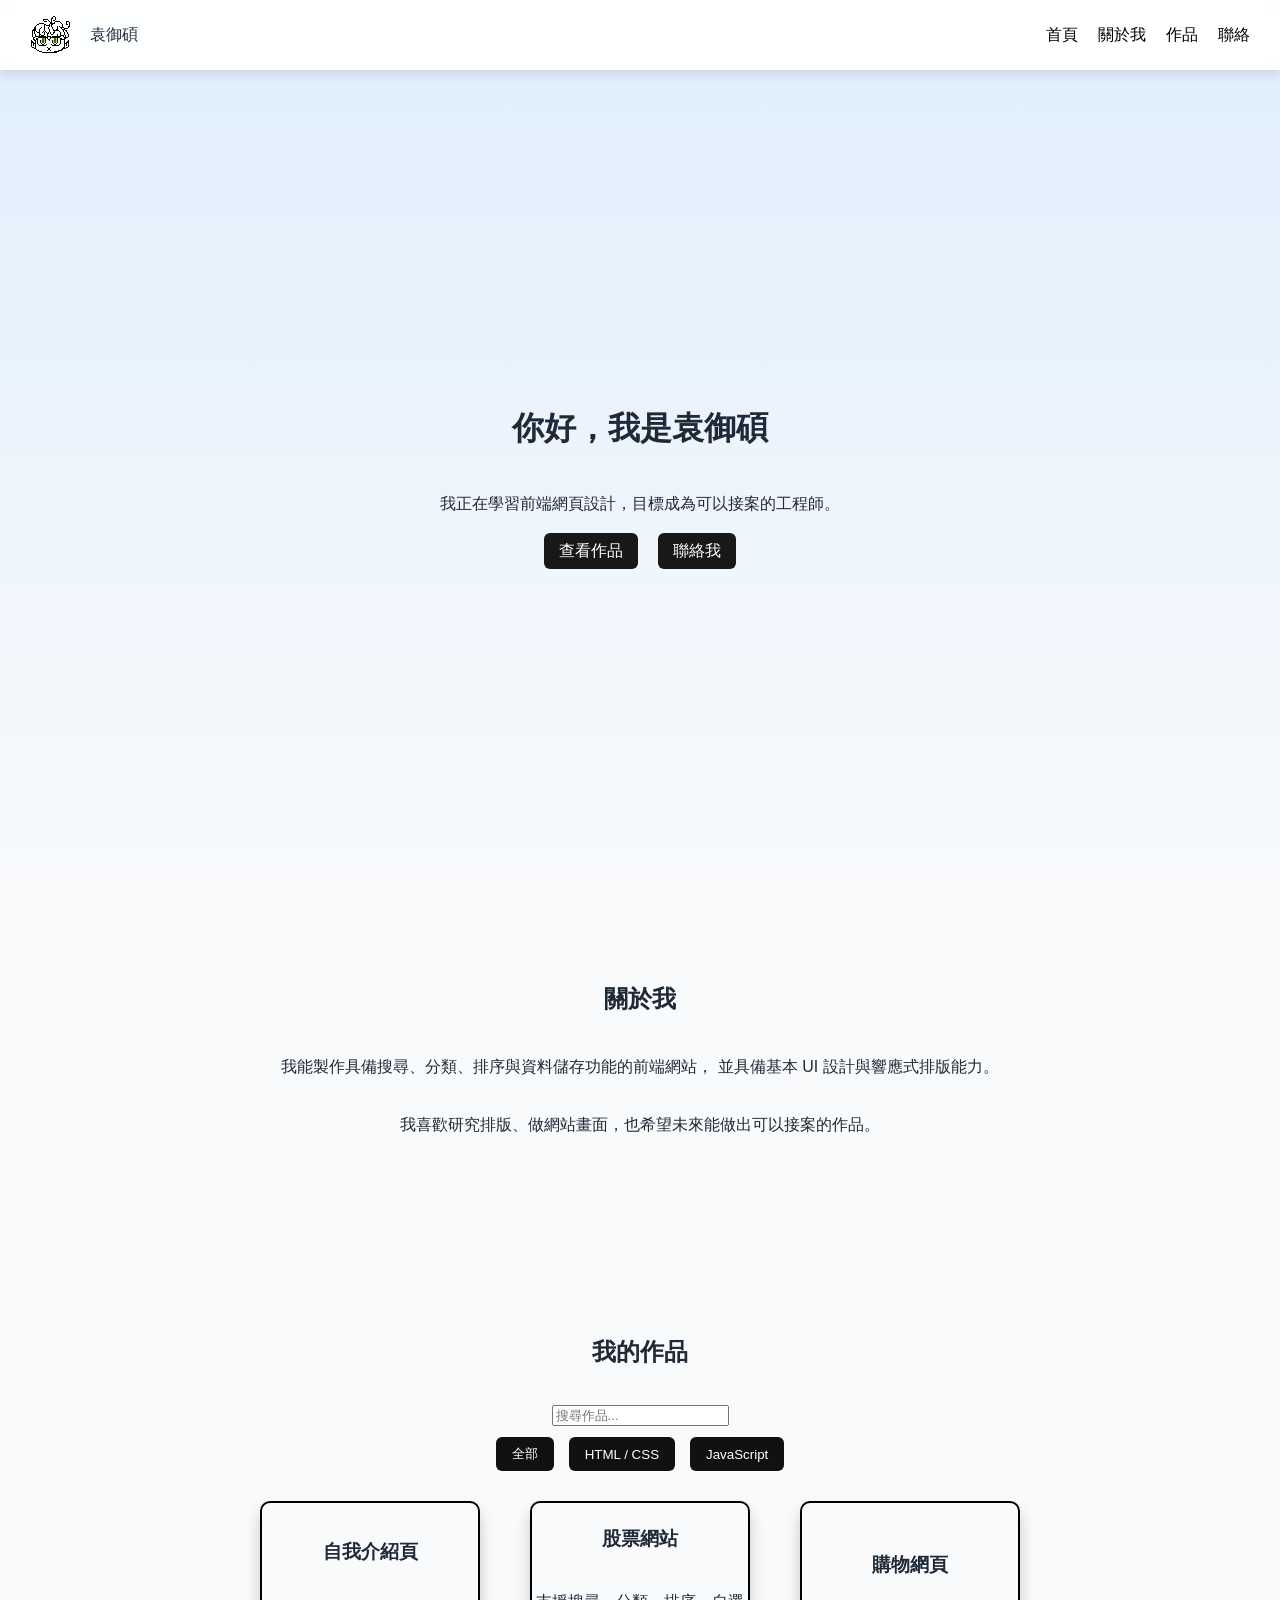
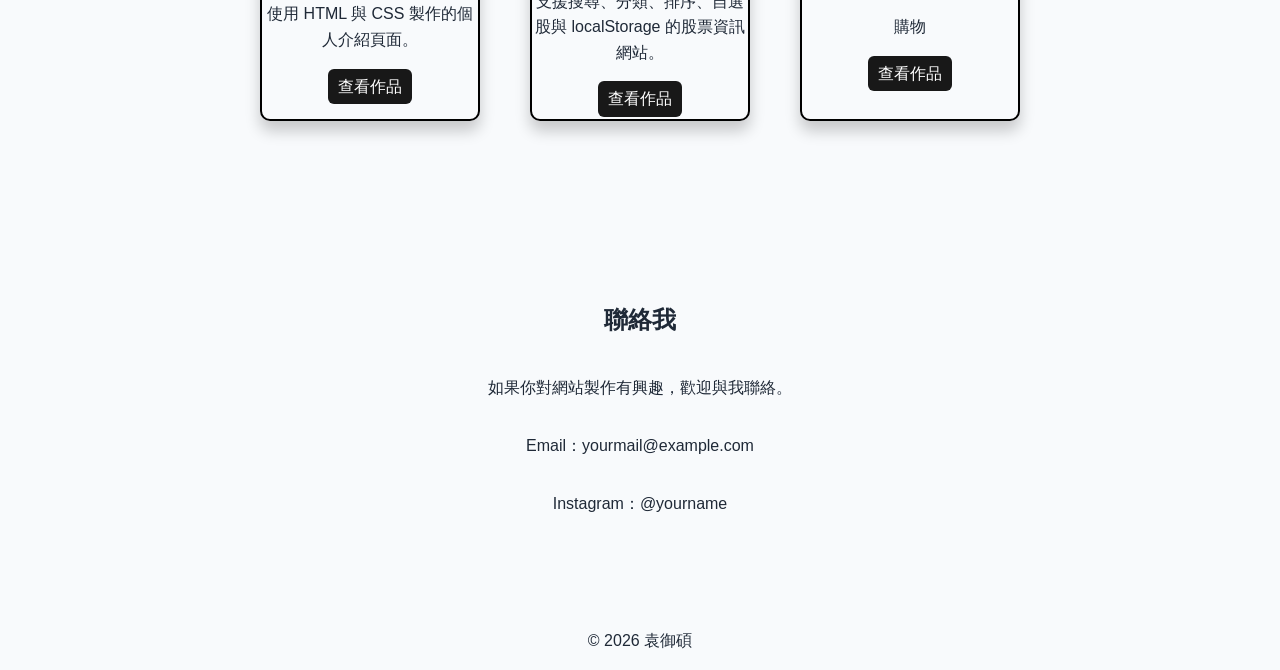
==== 個人首頁/index.html @ f074e07b "第一次上傳 portfolio-site" ====
<!DOCTYPE html>
<html lang="zh-Hant-TW">

<head>
    <meta charset="UTF-8">
    <meta name="viewport" content="width=device-width,initial-scale=1.0">
    <title>袁御碩 | 作品集</title>
    <link rel="stylesheet" href="me.css">
</head>

<body>
    <nav class="navbar">
        <div class="logo">
            <img src="img/su.png" alt="logo">
            <p>袁御碩</p>
        </div>
        <div class="nav-links">
            <a href="#home">首頁</a>
            <a href="#about">關於我</a>
            <a href="#projects">作品</a>
            <a href="#contact">聯絡</a>
        </div>
    </nav>

    <header class="hero" id="home">
        <h1>你好，我是袁御碩</h1>
        <p>我正在學習前端網頁設計，目標成為可以接案的工程師。</p>
        <div class="hero-buttons">
            <a href="#projects" class="btn">查看作品</a>
            <a href="#contact" class="btn btn-light">聯絡我</a>
        </div>
    </header>

    <section class="about" id="about">
        <h2>關於我</h2>
        <p>我能製作具備搜尋、分類、排序與資料儲存功能的前端網站，
            並具備基本 UI 設計與響應式排版能力。</p>
        <p>我喜歡研究排版、做網站畫面，也希望未來能做出可以接案的作品。</p>
    </section>

    <section class="projects" id="projects">
        <h2>我的作品</h2>
        <label><input type="text" class="search-input" placeholder="搜尋作品..."></label>
        <div class="filter-buttons">
            <button class="filter-all filter-btn" data-type="all">全部</button>
            <button class="filter-html filter-btn" data-type="html">HTML / CSS</button>
            <button class="filter-js filter-btn" data-type="javascript">JavaScript</button>
        </div>
        <div class="card-list"></div>

    </section>


    <section class="contact" id="contact">
        <h2>聯絡我</h2>
        <p>如果你對網站製作有興趣，歡迎與我聯絡。</p>
        <p>Email：yourmail@example.com</p>
        <p>Instagram：@yourname</p>
    </section>

    <footer class="footer">
        <p>© 2026 袁御碩</p>
    </footer>

    <script src="me.js"></script>
</body>

</html>
---- 個人首頁/me.css ----
* {
    box-sizing: border-box;
}

body {
    margin: 0;
    font-family: Arial, Helvetica, sans-serif;
    background-color: #f8fafc;
    color: #1f2937;
    line-height: 1.6;
    text-align: center;
}

.navbar {
    display: flex;
    justify-content: space-between;
    align-items: center;
    padding: 10px 30px;
    background-color: rgba(255, 255, 255, 0.85);
    box-shadow: 0 5px 10px rgba(0, 0, 0, 0.1);
    position: sticky;
    top: 0;
    backdrop-filter: blur(8px);
    height: 70px;
}

.logo {

    display: flex;
    justify-content: center;
    align-items: center;
    gap: 20px;
}

.nav-links {
    display: flex;
    justify-content: center;
    align-items: center;
    gap: 20px;
}

.nav-links a {
    text-decoration: none;
    color: black;
}

.nav-links a:hover {
    color: #ff0000;
}

.hero {
    display: flex;
    flex-direction: column;
    justify-content: center;
    align-items: center;
    height: 90vh;
    background: linear-gradient(#e1effc, #f8fafc);
}

.hero-buttons {
    display: flex;
    justify-content: center;
    align-items: center;
    gap: 20px;
}

.hero-buttons a {
    text-decoration: none;
    color: white;
    background: rgb(24, 24, 24);
    padding: 5px 15px;
    border-radius: 6px;
}

.hero-buttons a:hover {
    color: #ff0000;
}

.about {
    display: flex;
    justify-content: center;
    align-items: center;
    flex-direction: column;
    padding: 80px 20px;
}

.projects {
    display: flex;
    justify-content: center;
    align-items: center;
    flex-direction: column;
    padding: 80px 20px;
}

.card-list {
    display: grid;
    grid-template-columns: repeat(3, 1fr);
    gap: 50px;
}

.card {
    display: flex;
    flex-direction: column;
    justify-content: center;
    align-items: center;
    width: 220px;
    height: 220px;
    border: 2px solid black;
    border-radius: 10px;
    box-shadow: 0 10px 15px rgba(0, 0, 0, 0.2);
    transition: 0.3s;
}

.card:hover {
    transform: translateY(-10px) scale(1.05);
    box-shadow: 0 15px 20px rgba(0, 0, 0, 0.3);
}

.card a {
    text-decoration: none;
    color: white;
    background: rgb(24, 24, 24);
    border-radius: 6px;
    padding: 5px 10px;
}

.card a:hover {
    color: #ff0000;
}

.contact{
    display: flex;
    flex-direction: column;
    justify-content: center;
    align-items: center;
    padding: 80px 20px;
}
.filter-buttons {
    display: flex;
    justify-content: center;
    gap: 15px;
    margin-bottom: 30px;
}

.filter-btn {
    padding: 8px 16px;
    border: none;
    border-radius: 6px;
    background-color: #111;
    color: white;
    cursor: pointer;
}

.filter-btn:hover {
    background-color: #333;
}
.filter-btn.active {
    background-color: #ff0000;
    color: white;
}
label{
    margin: 10px;
}
@media (max-width: 768px){
    .card-list{
        grid-template-columns: 1fr;
    }

    .navbar{
        flex-direction: column;
        height: auto;
        padding: 15px;
    }

    .nav-links{
        flex-wrap: wrap;
    }
}
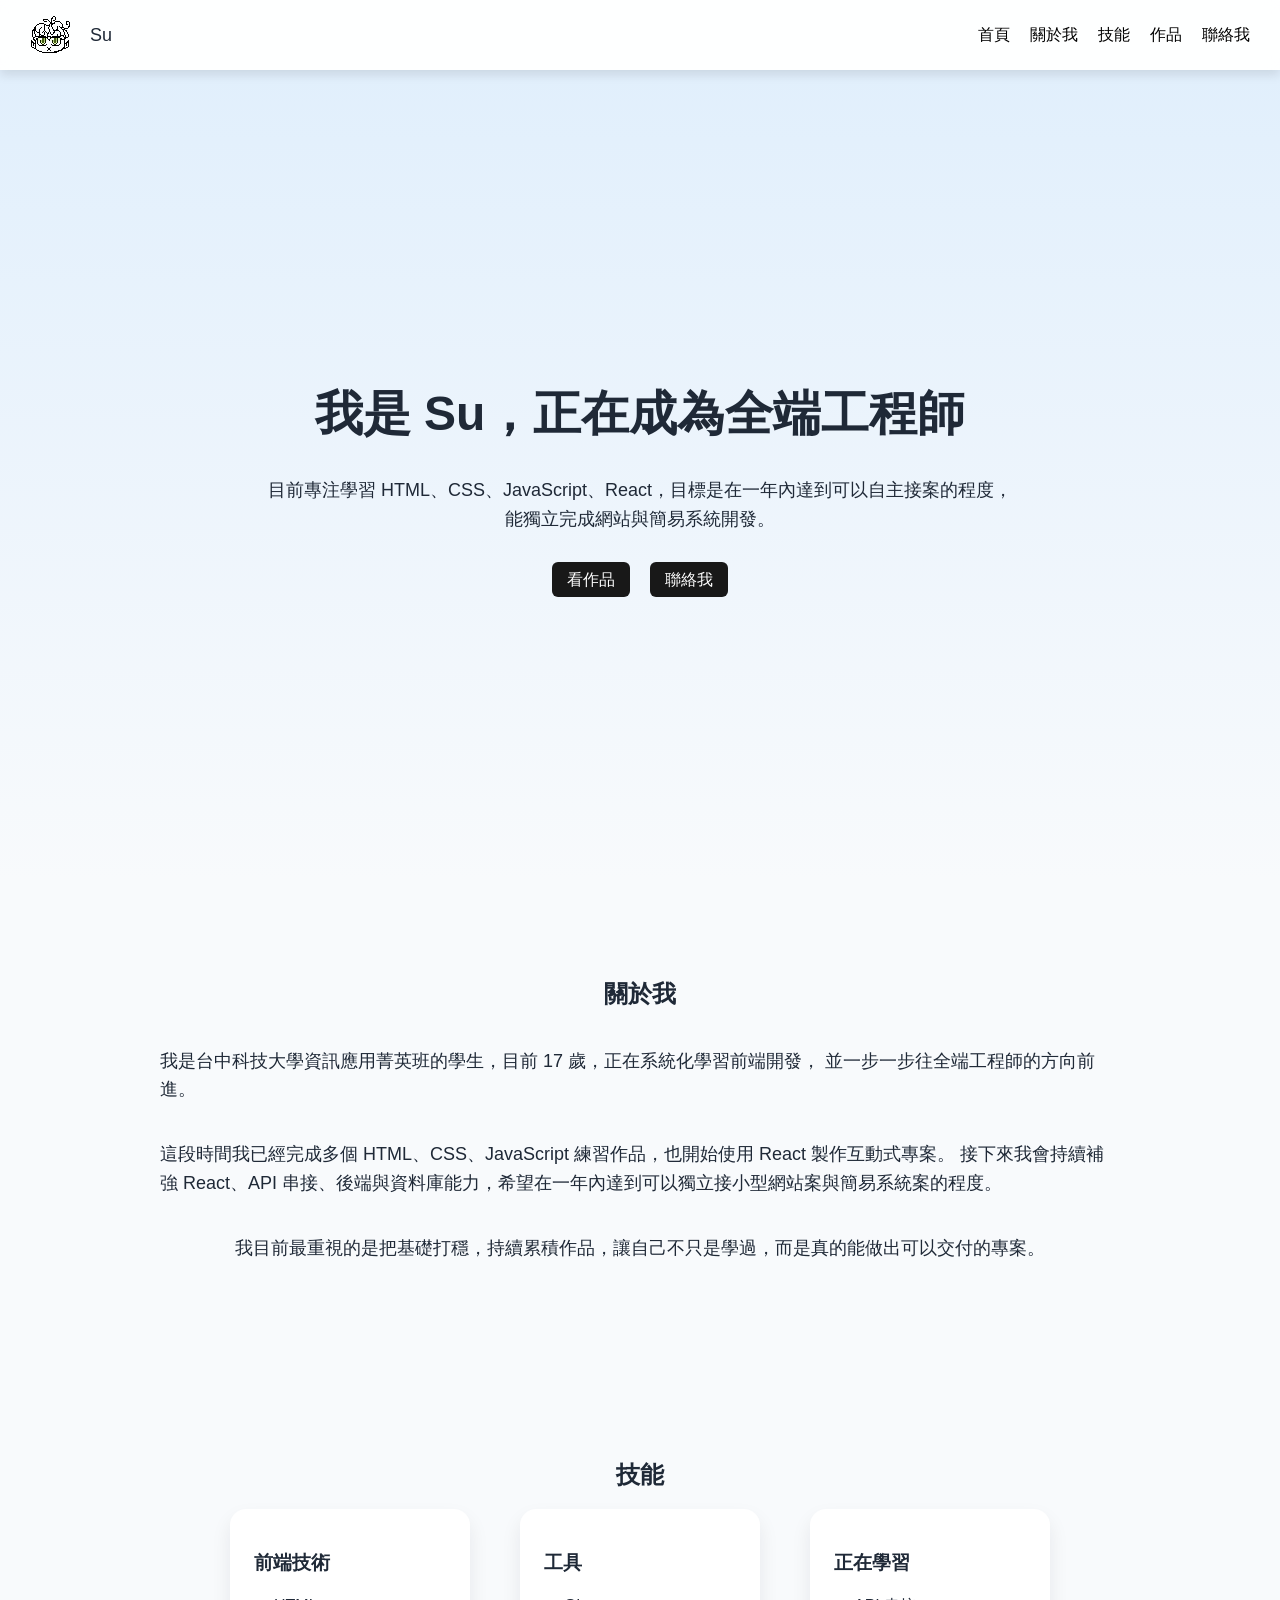
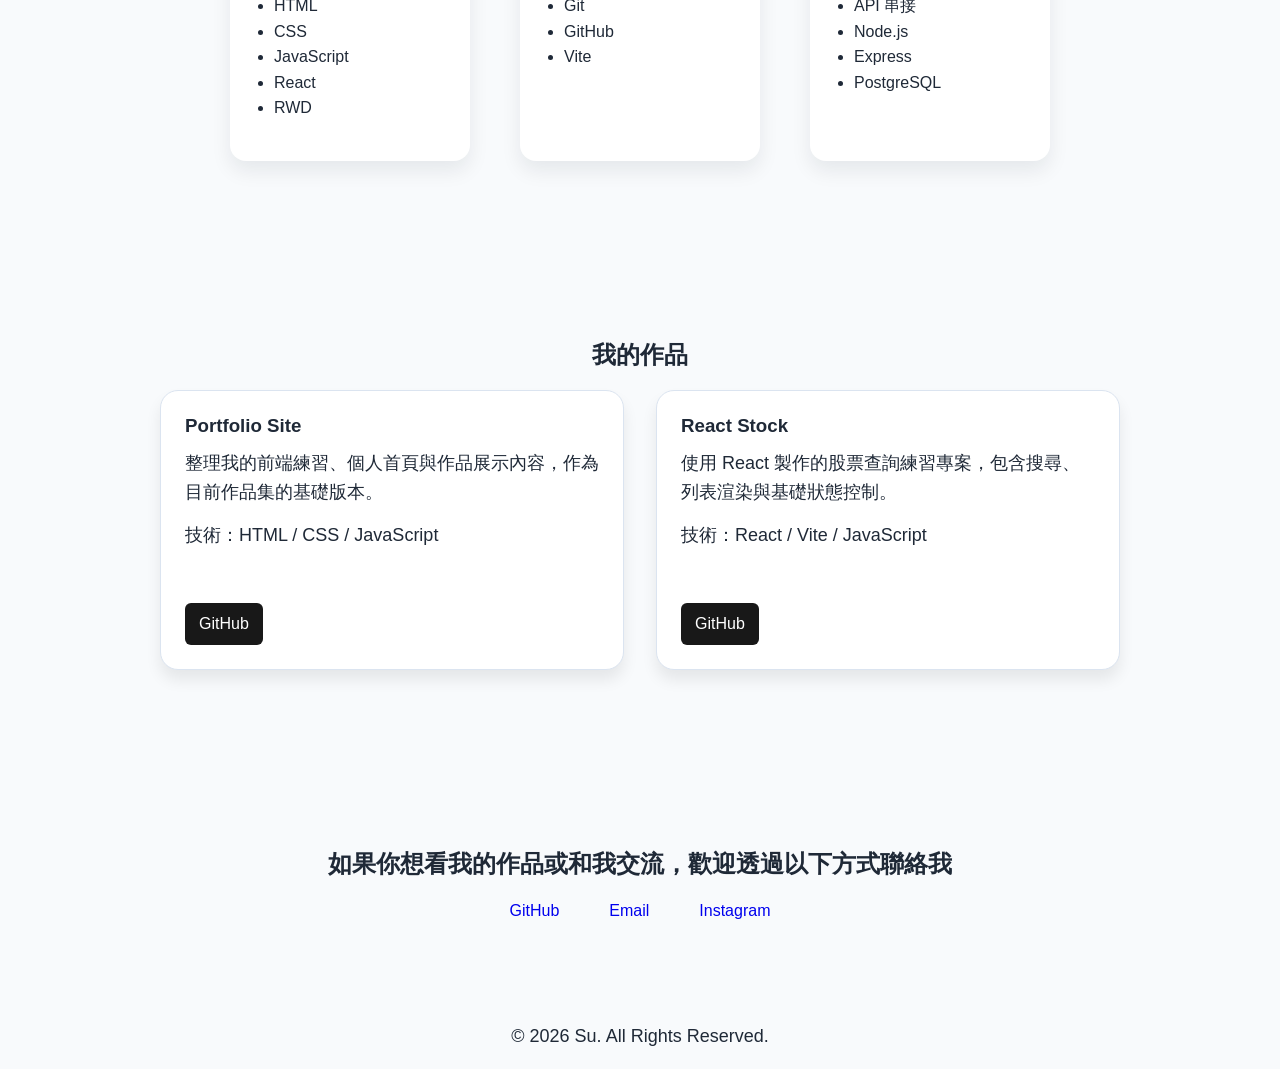
==== commit 5cbea469: "完成作品集首頁第一版" ====
--- a/個人首頁/index.html
+++ b/個人首頁/index.html
@@ -2,67 +2,120 @@
 <html lang="zh-Hant-TW">
 
 <head>
-    <meta charset="UTF-8">
-    <meta name="viewport" content="width=device-width,initial-scale=1.0">
-    <title>袁御碩 | 作品集</title>
-    <link rel="stylesheet" href="me.css">
+    <meta charset="UTF-8" />
+    <meta name="viewport" content="width=device-width, initial-scale=1.0" />
+    <title>Su | 個人作品集</title>
+    <link rel="stylesheet" href="me.css" />
 </head>
 
 <body>
     <nav class="navbar">
         <div class="logo">
-            <img src="img/su.png" alt="logo">
-            <p>袁御碩</p>
+            <img src="img/su.png" alt="Su logo">
+            <p>Su</p>
         </div>
         <div class="nav-links">
             <a href="#home">首頁</a>
             <a href="#about">關於我</a>
+            <a href="#skills">技能</a>
             <a href="#projects">作品</a>
-            <a href="#contact">聯絡</a>
+            <a href="#contact">聯絡我</a>
         </div>
     </nav>
 
     <header class="hero" id="home">
-        <h1>你好，我是袁御碩</h1>
-        <p>我正在學習前端網頁設計，目標成為可以接案的工程師。</p>
+        <h1>我是 Su，正在成為全端工程師</h1>
+        <p>
+            目前專注學習 HTML、CSS、JavaScript、React，目標是在一年內達到可以自主接案的程度，
+            能獨立完成網站與簡易系統開發。
+        </p>
         <div class="hero-buttons">
-            <a href="#projects" class="btn">查看作品</a>
+            <a href="#projects" class="btn">看作品</a>
             <a href="#contact" class="btn btn-light">聯絡我</a>
         </div>
     </header>
 
     <section class="about" id="about">
         <h2>關於我</h2>
-        <p>我能製作具備搜尋、分類、排序與資料儲存功能的前端網站，
-            並具備基本 UI 設計與響應式排版能力。</p>
-        <p>我喜歡研究排版、做網站畫面，也希望未來能做出可以接案的作品。</p>
+        <p>
+            我是台中科技大學資訊應用菁英班的學生，目前 17 歲，正在系統化學習前端開發，
+            並一步一步往全端工程師的方向前進。
+        </p>
+        <p>
+            這段時間我已經完成多個 HTML、CSS、JavaScript 練習作品，也開始使用 React 製作互動式專案。
+            接下來我會持續補強 React、API 串接、後端與資料庫能力，希望在一年內達到可以獨立接小型網站案與簡易系統案的程度。
+        </p>
+        <p>
+            我目前最重視的是把基礎打穩，持續累積作品，讓自己不只是學過，而是真的能做出可以交付的專案。
+        </p>
+    </section>
+
+    <section class="Skills" id="skills">
+        <h2>技能</h2>
+        <div class="Skills-list">
+            <div class="Skills-card">
+                <h3>前端技術</h3>
+                <ul>
+                    <li>HTML</li>
+                    <li>CSS</li>
+                    <li>JavaScript</li>
+                    <li>React</li>
+                    <li>RWD</li>
+                </ul>
+            </div>
+            <div class="Skills-card">
+                <h3>工具</h3>
+                <ul>
+                    <li>Git</li>
+                    <li>GitHub</li>
+                    <li>Vite</li>
+                </ul>
+            </div>
+            <div class="Skills-card">
+                <h3>正在學習</h3>
+                <ul>
+                    <li>API 串接</li>
+                    <li>Node.js</li>
+                    <li>Express</li>
+                    <li>PostgreSQL</li>
+                </ul>
+            </div>
+        </div>
     </section>
 
     <section class="projects" id="projects">
         <h2>我的作品</h2>
-        <label><input type="text" class="search-input" placeholder="搜尋作品..."></label>
-        <div class="filter-buttons">
-            <button class="filter-all filter-btn" data-type="all">全部</button>
-            <button class="filter-html filter-btn" data-type="html">HTML / CSS</button>
-            <button class="filter-js filter-btn" data-type="javascript">JavaScript</button>
+        <div class="card-list">
+            <article class="card">
+                <h3>Portfolio Site</h3>
+                <p>整理我的前端練習、個人首頁與作品展示內容，作為目前作品集的基礎版本。</p>
+                <p>技術：HTML / CSS / JavaScript</p>
+                <a href="https://github.com/su0119w/portfolio-site" target="_blank" rel="noreferrer">GitHub</a>
+            </article>
+
+            <article class="card">
+                <h3>React Stock</h3>
+                <p>使用 React 製作的股票查詢練習專案，包含搜尋、列表渲染與基礎狀態控制。</p>
+                <p>技術：React / Vite / JavaScript</p>
+                <a href="https://github.com/su0119w/react-stock" target="_blank" rel="noreferrer">GitHub</a>
+            </article>
         </div>
-        <div class="card-list"></div>
-
     </section>
 
-
     <section class="contact" id="contact">
-        <h2>聯絡我</h2>
-        <p>如果你對網站製作有興趣，歡迎與我聯絡。</p>
-        <p>Email：yourmail@example.com</p>
-        <p>Instagram：@yourname</p>
+        <h2>如果你想看我的作品或和我交流，歡迎透過以下方式聯絡我</h2>
+        <div class="contact-a">
+            <a href="https://github.com/su0119w" target="_blank" rel="noreferrer">GitHub</a>
+            <a href="mailto:yuanshuo.web@gmail.com">Email</a>
+            <a href="https://www.instagram.com/" target="_blank" rel="noreferrer">Instagram</a>
+        </div>
     </section>
 
     <footer class="footer">
-        <p>© 2026 袁御碩</p>
+        <p>© 2026 Su. All Rights Reserved.</p>
     </footer>
 
     <script src="me.js"></script>
 </body>
 
-</html>+</html>
--- a/個人首頁/me.css
+++ b/個人首頁/me.css
@@ -8,7 +8,49 @@
     background-color: #f8fafc;
     color: #1f2937;
     line-height: 1.6;
-    text-align: center;
+}
+
+section {
+    max-width: 1000px;
+    margin: auto;
+}
+
+p {
+    font-size: 18px;
+}
+
+h1,
+h2,
+h3 {
+    line-height: 1.2;
+}
+
+.Skills {
+    display: flex;
+    flex-direction: column;
+    justify-content: center;
+    align-items: center;
+    padding: 80px 20px;
+}
+
+.Skills-list {
+    display: flex;
+    justify-content: center;
+    flex-wrap: wrap;
+    gap: 50px;
+}
+
+.Skills-card {
+    width: 240px;
+    min-height: 220px;
+    padding: 24px;
+    border-radius: 16px;
+    background-color: #ffffff;
+    box-shadow: 0 10px 20px rgba(15, 23, 42, 0.08);
+}
+
+.Skills-card ul {
+    padding-left: 20px;
 }
 
 .navbar {
@@ -53,8 +95,21 @@
     flex-direction: column;
     justify-content: center;
     align-items: center;
+    text-align: center;
     height: 90vh;
     background: linear-gradient(#e1effc, #f8fafc);
+    padding: 0 20px;
+}
+
+.hero h1 {
+    max-width: 720px;
+    margin-bottom: 16px;
+    font-size: 48px;
+}
+
+.hero p {
+    max-width: 760px;
+    margin-bottom: 28px;
 }
 
 .hero-buttons {
@@ -94,26 +149,37 @@
 
 .card-list {
     display: grid;
-    grid-template-columns: repeat(3, 1fr);
-    gap: 50px;
+    grid-template-columns: repeat(auto-fit, minmax(280px, 1fr));
+    gap: 32px;
+    width: 100%;
 }
 
 .card {
     display: flex;
     flex-direction: column;
-    justify-content: center;
-    align-items: center;
-    width: 220px;
-    height: 220px;
-    border: 2px solid black;
-    border-radius: 10px;
-    box-shadow: 0 10px 15px rgba(0, 0, 0, 0.2);
+    align-items: flex-start;
+    padding: 24px;
+    width: 100%;
+    min-height: 280px;
+    border: 1px solid #dbe4f0;
+    border-radius: 18px;
+    background-color: #ffffff;
+    box-shadow: 0 10px 15px rgba(0, 0, 0, 0.08);
     transition: 0.3s;
 }
 
 .card:hover {
-    transform: translateY(-10px) scale(1.05);
-    box-shadow: 0 15px 20px rgba(0, 0, 0, 0.3);
+    transform: translateY(-8px);
+    box-shadow: 0 18px 28px rgba(15, 23, 42, 0.14);
+}
+
+.card h3 {
+    margin-top: 0;
+    margin-bottom: 12px;
+}
+
+.card p {
+    margin: 0 0 14px;
 }
 
 .card a {
@@ -121,20 +187,22 @@
     color: white;
     background: rgb(24, 24, 24);
     border-radius: 6px;
-    padding: 5px 10px;
+    padding: 8px 14px;
+    margin-top: auto;
 }
 
 .card a:hover {
     color: #ff0000;
 }
 
-.contact{
-    display: flex;
-    flex-direction: column;
-    justify-content: center;
-    align-items: center;
-    padding: 80px 20px;
-}
+.contact {
+    display: flex;
+    flex-direction: column;
+    justify-content: center;
+    align-items: center;
+    padding: 80px 20px;
+}
+
 .filter-buttons {
     display: flex;
     justify-content: center;
@@ -158,22 +226,69 @@
     background-color: #ff0000;
     color: white;
 }
-label{
+
+label {
     margin: 10px;
 }
-@media (max-width: 768px){
-    .card-list{
+
+.contact-a {
+    display: flex;
+    flex-wrap: wrap;
+    gap: 50px;
+}
+
+.contact-a a {
+    text-decoration: none;
+}
+
+footer {
+    text-align: center;
+}
+
+label,
+.filter-buttons {
+    display: none;
+}
+
+@media (max-width: 768px) {
+    .card-list {
         grid-template-columns: 1fr;
     }
 
-    .navbar{
+    .navbar {
         flex-direction: column;
         height: auto;
         padding: 15px;
-    }
-
-    .nav-links{
+        gap: 12px;
+    }
+
+    .nav-links {
         flex-wrap: wrap;
-    }
-}
-
+        gap: 12px;
+    }
+
+    .hero {
+        min-height: 75vh;
+        height: auto;
+        padding: 80px 20px;
+    }
+
+    .hero h1 {
+        font-size: 36px;
+    }
+
+    .Skills-list {
+        gap: 20px;
+    }
+
+    .Skills-card {
+        width: 100%;
+    }
+
+    .contact-a {
+        justify-content: center;
+        gap: 20px;
+    }
+}
+
+
